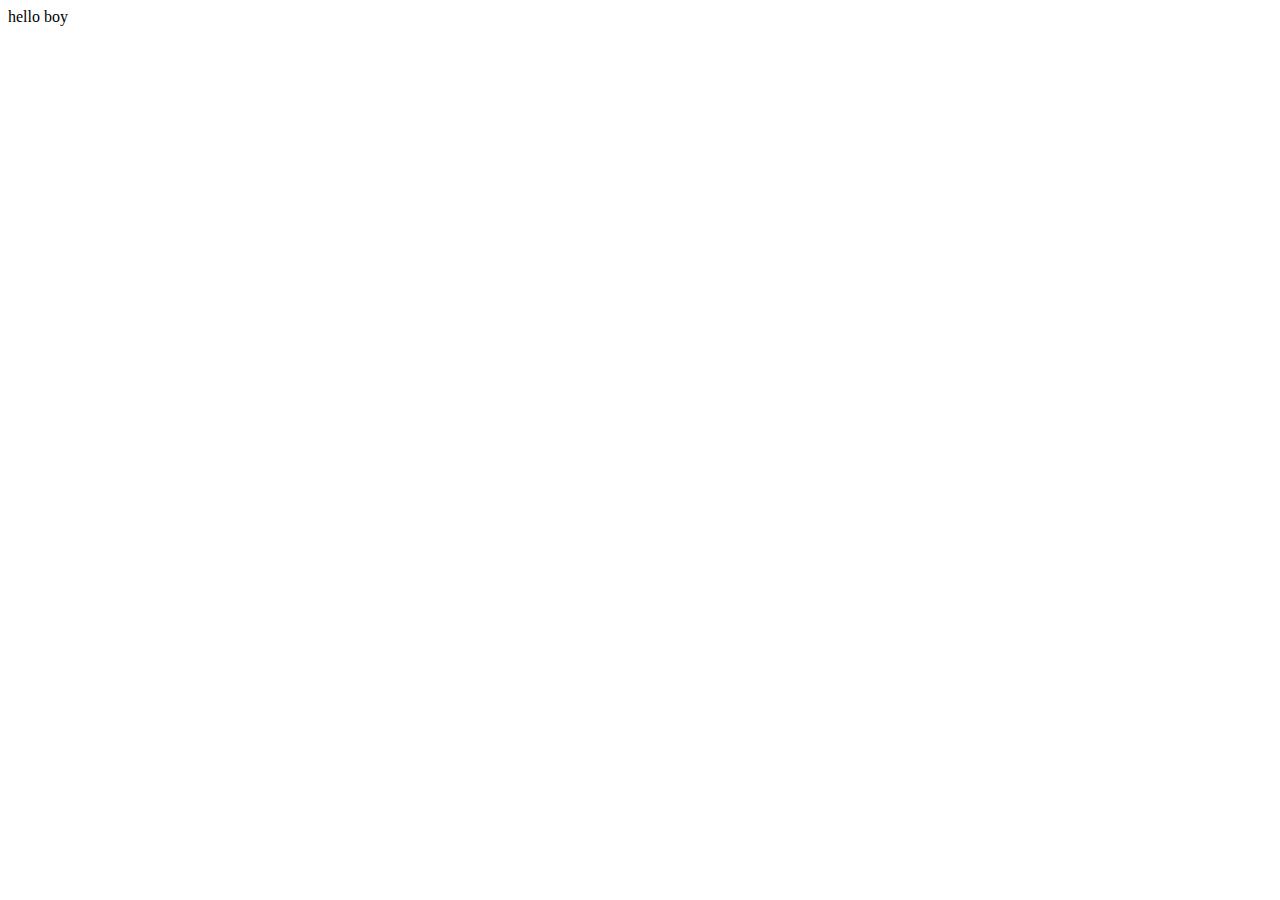
==== index.html @ 34650354 "Create index.html" ====
<!DOCTYPE html>
<html lang="en">
<head>
    <meta charset="UTF-8">
    <meta http-equiv="X-UA-Compatible" content="IE=edge">
    <meta name="viewport" content="width=device-width, initial-scale=1.0">
    <title>Document</title>
</head>
<body>
    hello boy
</body>
</html>
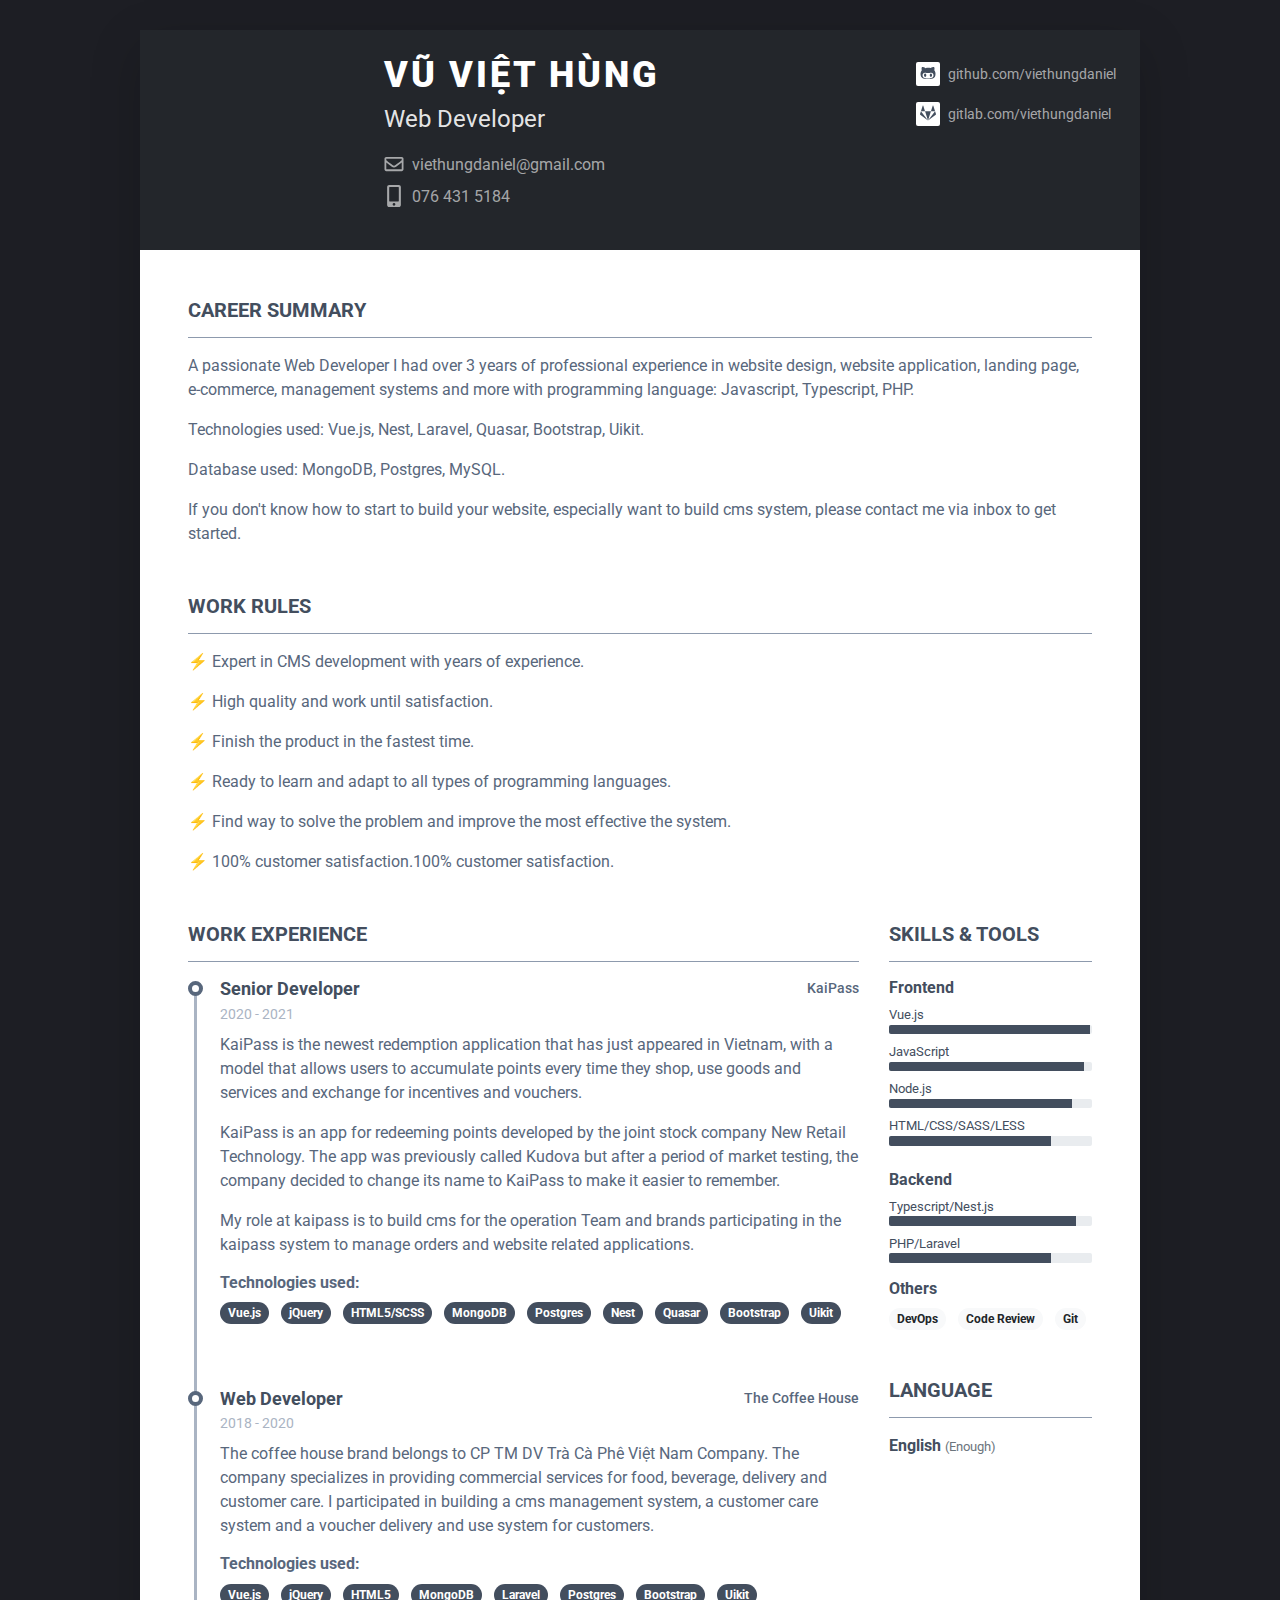
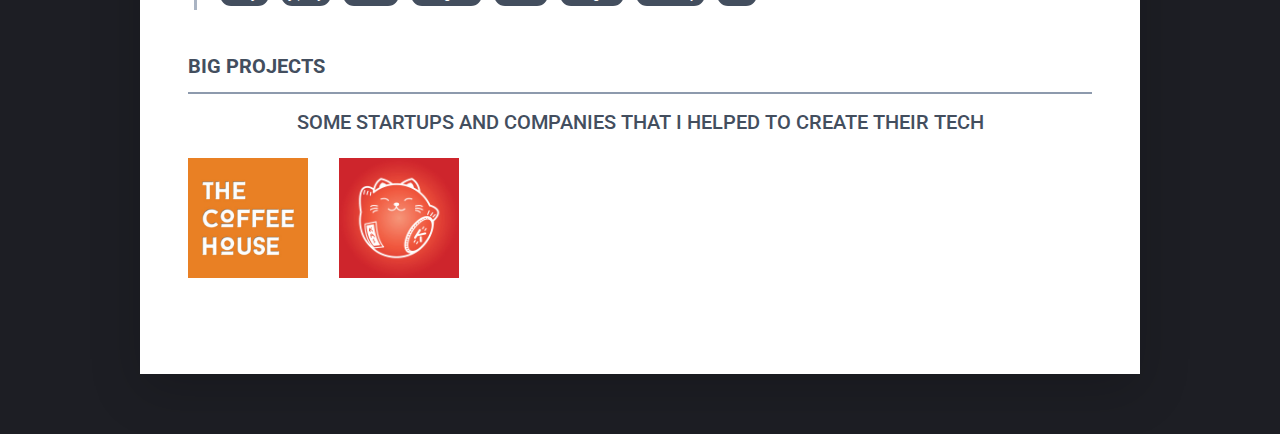
==== commit 567224d2: "up" ====
--- a/index.html
+++ b/index.html
@@ -1,12 +1,243 @@
 <!DOCTYPE html>
-<html lang="en">
+<html lang="en"> 
 <head>
-    <meta charset="UTF-8">
+    <title>Việt Hùng Daniel Developer</title>
+    
+    <!-- Meta -->
+    <meta charset="utf-8">
     <meta http-equiv="X-UA-Compatible" content="IE=edge">
     <meta name="viewport" content="width=device-width, initial-scale=1.0">
-    <title>Document</title>
-</head>
-<body>
-    hello boy
+    <meta name="description" content="Responsive Resume Template">
+    <meta name="author" content="Xiaoying Riley at 3rd Wave Media">    
+    <link rel="shortcut icon" href="favicon.png"> 
+    
+    <!-- Google Font -->
+    <link href="https://fonts.googleapis.com/css?family=Roboto:300,400,500,700,900" rel="stylesheet">
+    
+    <!-- FontAwesome JS-->
+	<script defer src="assets/fontawesome/js/all.min.js"></script>
+       
+    <!-- Theme CSS -->  
+    <link id="theme-style" rel="stylesheet" href="assets/css/pillar-1.css">
+    
+    <!-- DEMO ONLY --> 
+    <link id="theme-style" rel="stylesheet" href="demo/demo.css">
+
+
+</head> 
+
+<body>	
+    <article style="background: #1D1E24;" class="resume-wrapper text-center position-relative">
+	    <div class="resume-wrapper-inner mx-auto text-left bg-white shadow-lg">
+		    <header class="resume-header pt-4 pt-md-0">
+			    <div class="media flex-column flex-md-row">
+				    <img class="mr-3 img-fluid picture mx-auto" src="assets/images/profile.jpg" alt="">
+				    <div class="media-body p-4 d-flex flex-column flex-md-row mx-auto mx-lg-0">
+					    <div class="primary-info">
+						    <h1 class="name mt-0 mb-1 text-white text-uppercase text-uppercase">Vũ Việt Hùng</h1>
+						    <div class="title mb-3">Web Developer</div>
+						    <ul class="list-unstyled">
+							    <li class="mb-2"><a href="mailto:viethungdaniel@gmail.com"><i class="far fa-envelope fa-fw mr-2" data-fa-transform="grow-3"></i>viethungdaniel@gmail.com</a></li>
+							    <li><a href="tel:0764315184"><i class="fas fa-mobile-alt fa-fw mr-2" data-fa-transform="grow-6"></i>076 431 5184</a></li>
+						    </ul>
+					    </div><!--//primary-info-->
+					    <div class="secondary-info ml-md-auto mt-2">
+						    <ul class="resume-social list-unstyled">
+				                <li class="mb-3"><a target="_blank" href="https://github.com/viethungdaniel"><span class="fa-container text-center mr-2"><i class="fab fa-github-alt fa-fw"></i></span>github.com/viethungdaniel</a></li>
+                                <li class="mb-3"><a target="_blank" href="https://gitlab.com/viethungdaniel"><span class="fa-container text-center mr-2"><i class="fab fa-gitlab fa-fw"></i></span>gitlab.com/viethungdaniel</a></li>
+						    </ul>
+					    </div><!--//secondary-info-->
+					    
+				    </div><!--//media-body-->
+			    </div><!--//media-->
+		    </header>
+		    <div class="resume-body p-5">
+			    <section class="resume-section summary-section mb-5">
+				    <h2 class="resume-section-title text-uppercase font-weight-bold pb-3 mb-3">Career Summary</h2>
+				    <div class="resume-section-content">
+					    <p>A passionate Web Developer I had over 3 years of professional experience in website design, website application, landing page, e-commerce, management systems and more with programming language: Javascript, Typescript, PHP.</p>
+                        <p>Technologies used: Vue.js, Nest, Laravel, Quasar, Bootstrap, Uikit.</p>
+                        <p>Database used: MongoDB, Postgres, MySQL.</p>
+                        <p class="mb-0">If you don't know how to start to build your website, especially want to build cms system, please contact me via inbox to get started.</p>
+				    </div>
+			    </section>
+                <section class="resume-section summary-section mb-5">
+				    <h2 class="resume-section-title text-uppercase font-weight-bold pb-3 mb-3">Work rules</h2>
+				    <div class="resume-section-content">
+					    <p>⚡ Expert in CMS development with years of experience.</p>
+                        <p>⚡ High quality and work until satisfaction.</p>
+                        <p>⚡ Finish the product in the fastest time.</p>
+                        <p>⚡ Ready to learn and adapt to all types of programming languages.</p>
+                        <p>⚡ Find way to solve the problem and improve the most effective the system.</p>
+                        <p class="mb-0">⚡ 100% customer satisfaction.100% customer satisfaction.</p>
+				    </div>
+			    </section>
+			    <div class="row">
+				    <div class="col-lg-9">
+					    <section class="resume-section experience-section mb-5">
+						    <h2 class="resume-section-title text-uppercase font-weight-bold pb-3 mb-3">Work Experience</h2>
+						    <div class="resume-section-content">
+							    <div class="resume-timeline position-relative">
+								    
+								    <article class="resume-timeline-item position-relative pb-5">
+									    
+									    <div class="resume-timeline-item-header mb-2">
+										    <div class="d-flex flex-column flex-md-row">
+										        <h3 class="resume-position-title font-weight-bold mb-1">Senior Developer</h3>
+										        <div class="resume-company-name ml-auto">KaiPass</div>
+										    </div><!--//row-->
+										    <div class="resume-position-time">2020 - 2021</div>
+									    </div><!--//resume-timeline-item-header-->
+									    <div class="resume-timeline-item-desc">
+										    <p>KaiPass is the newest redemption application that has just appeared in Vietnam, with a model that allows users to accumulate points every time they shop, use goods and services and exchange for incentives and vouchers.</p>
+										    <p>KaiPass is an app for redeeming points developed by the joint stock company New Retail Technology. The app was previously called Kudova but after a period of market testing, the company decided to change its name to KaiPass to make it easier to remember.</p>
+                                            <p>My role at kaipass is to build cms for the operation Team and brands participating in the kaipass system to manage orders and website related applications.</p>
+										    <h4 class="resume-timeline-item-desc-heading font-weight-bold">Technologies used:</h4>
+										    <ul class="list-inline">
+											    <li class="list-inline-item"><span class="badge badge-primary badge-pill">Vue.js</span></li>
+											    <li class="list-inline-item"><span class="badge badge-primary badge-pill">jQuery</span></li>
+											    <li class="list-inline-item"><span class="badge badge-primary badge-pill">HTML5/SCSS</span></li>
+											    <li class="list-inline-item"><span class="badge badge-primary badge-pill">MongoDB</span></li>
+                                                <li class="list-inline-item"><span class="badge badge-primary badge-pill">Postgres</span></li>
+                                                <li class="list-inline-item"><span class="badge badge-primary badge-pill">Nest</span></li>  
+                                                <li class="list-inline-item"><span class="badge badge-primary badge-pill">Quasar</span></li> 
+                                                <li class="list-inline-item"><span class="badge badge-primary badge-pill">Bootstrap</span></li>
+                                                <li class="list-inline-item"><span class="badge badge-primary badge-pill">Uikit</span></li>  
+										    </ul>
+									    </div>
+
+								    </article>
+								    
+								    <article class="resume-timeline-item position-relative">
+									    <div class="resume-timeline-item-header mb-2">
+										    <div class="d-flex flex-column flex-md-row">
+										        <h3 class="resume-position-title font-weight-bold mb-1">Web Developer</h3>
+										        <div class="resume-company-name ml-auto">The Coffee House</div>
+										    </div><!--//row-->
+										    <div class="resume-position-time">2018 - 2020</div>
+									    </div><!--//resume-timeline-item-header-->
+									    <div class="resume-timeline-item-desc">
+										    <p>The coffee house brand belongs to CP TM DV Trà Cà Phê Việt Nam Company. The company specializes in providing commercial services for food, beverage, delivery and customer care. I participated in building a cms management system, a customer care system and a voucher delivery and use system for customers. </p>
+										    <h4 class="resume-timeline-item-desc-heading font-weight-bold">Technologies used:</h4>
+										    <ul class="list-inline">
+											    <li class="list-inline-item"><span class="badge badge-primary badge-pill">Vue.js</span></li>
+											    <li class="list-inline-item"><span class="badge badge-primary badge-pill">jQuery</span></li>
+											    <li class="list-inline-item"><span class="badge badge-primary badge-pill">HTML5</span></li>
+											    <li class="list-inline-item"><span class="badge badge-primary badge-pill">MongoDB</span></li>
+                                                <li class="list-inline-item"><span class="badge badge-primary badge-pill">Laravel</span></li>
+                                                <li class="list-inline-item"><span class="badge badge-primary badge-pill">Postgres</span></li> 
+                                                <li class="list-inline-item"><span class="badge badge-primary badge-pill">Bootstrap</span></li>
+                                                <li class="list-inline-item"><span class="badge badge-primary badge-pill">Uikit</span></li>  
+										    </ul>
+									    </div><!--//resume-timeline-item-desc-->
+
+								    </article><!--//resume-timeline-item-->
+								    
+								    
+							    </div><!--//resume-timeline-->
+						
+						    </div>
+					    </section><!--//experience-section-->
+				    </div>
+				    <div class="col-lg-3">
+					    <section class="resume-section skills-section mb-5">
+						    <h2 class="resume-section-title text-uppercase font-weight-bold pb-3 mb-3">Skills &amp; Tools</h2>
+						    <div class="resume-section-content">
+						        <div class="resume-skill-item">
+							        <h4 class="resume-skills-cat font-weight-bold">Frontend</h4>
+							        <ul class="list-unstyled mb-4">
+								        <li class="mb-2">
+								            <div class="resume-skill-name">Vue.js</div>
+									        <div class="progress resume-progress">
+											    <div class="progress-bar theme-progress-bar-dark" role="progressbar" style="width: 99%" aria-valuenow="25" aria-valuemin="0" aria-valuemax="100"></div>
+											</div>
+								        </li>
+								        <li class="mb-2">
+								            <div class="resume-skill-name">JavaScript</div>
+									        <div class="progress resume-progress">
+											    <div class="progress-bar theme-progress-bar-dark" role="progressbar" style="width: 96%" aria-valuenow="25" aria-valuemin="0" aria-valuemax="100"></div>
+											</div>
+								        </li>
+								        
+								        <li class="mb-2">
+								            <div class="resume-skill-name">Node.js</div>
+									        <div class="progress resume-progress">
+											    <div class="progress-bar theme-progress-bar-dark" role="progressbar" style="width: 90%" aria-valuenow="25" aria-valuemin="0" aria-valuemax="100"></div>
+											</div>
+								        </li>
+								        <li class="mb-2">
+								            <div class="resume-skill-name">HTML/CSS/SASS/LESS</div>
+									        <div class="progress resume-progress">
+											    <div class="progress-bar theme-progress-bar-dark" role="progressbar" style="width: 80%" aria-valuenow="25" aria-valuemin="0" aria-valuemax="100"></div>
+											</div>
+								        </li>
+							        </ul>
+						        </div><!--//resume-skill-item-->
+						        
+						        <div class="resume-skill-item">
+						            <h4 class="resume-skills-cat font-weight-bold">Backend</h4>
+							        <ul class="list-unstyled">
+								        <li class="mb-2">
+								            <div class="resume-skill-name">Typescript/Nest.js</div>
+									        <div class="progress resume-progress">
+											    <div class="progress-bar theme-progress-bar-dark" role="progressbar" style="width: 92%" aria-valuenow="25" aria-valuemin="0" aria-valuemax="100"></div>
+											</div>
+								        </li>
+								        <li class="mb-2">
+								            <div class="resume-skill-name">PHP/Laravel</div>
+									        <div class="progress resume-progress">
+											    <div class="progress-bar theme-progress-bar-dark" role="progressbar" style="width: 80%" aria-valuenow="25" aria-valuemin="0" aria-valuemax="100"></div>
+											</div>
+								        </li>
+							        </ul>
+						        </div><!--//resume-skill-item-->
+						        
+						        <div class="resume-skill-item">
+						            <h4 class="resume-skills-cat font-weight-bold">Others</h4>
+						            <ul class="list-inline">
+							            <li class="list-inline-item"><span class="badge badge-pill badge-light">DevOps</span></li>
+							            <li class="list-inline-item"><span class="badge badge-pill badge-light">Code Review</span></li>
+							            <li class="list-inline-item"><span class="badge badge-pill badge-light">Git</span></li>
+						            </ul>
+						        </div>
+						    </div>
+					    </section>
+					    <section class="resume-section language-section mb-5">
+						    <h2 class="resume-section-title text-uppercase font-weight-bold pb-3 mb-3">Language</h2>
+						    <div class="resume-section-content">
+							    <ul class="list-unstyled resume-lang-list">
+								    <li class="mb-2"><span class="resume-lang-name font-weight-bold">English</span> <small class="text-muted font-weight-normal">(Enough)</small></li>
+							    </ul>
+						    </div>
+					    </section><!--//language-section-->
+				    </div>
+			    </div><!--//row-->
+                <section class="resume-section summary-section mb-5">
+                    <h2 class="resume-section-title text-uppercase font-weight-bold pb-3 mb-3">Big Projects</h2>
+                    <div class="resume-section-content">
+                       <h5 class="text-primary text-center mb-4">SOME STARTUPS AND COMPANIES THAT I HELPED TO CREATE THEIR TECH</h5>
+                       <div class="row gutters-md">
+                            <div class="col-auto">
+                                <a target="_blank" href="https://www.thecoffeehouse.com">
+                                    <img class="hover-zoom-image" style="width: 120px;" src="assets/images/logo-thecoffeehouse.jpg">
+                                </a>
+                            </div>
+                            <div class="col-auto">
+                                <a target="_blank" href="https://kaipass.com/">
+                                    <img class="hover-zoom-image" style="width: 120px;" src="assets/images/logo-kaipass.jpg">
+                                </a>
+                            </div>
+                       </div>
+                    </div>
+                </section>
+		    </div><!--//resume-body-->
+		    
+	    </div>
+    </article>  
+    
+    <!-- DEMO ONLY -->
+    <script type="text/javascript" src="demo/jquery-3.4.1.min.js"></script>
+    <script type="text/javascript" src="demo/demo.js"></script> 
 </body>
-</html>+</html> 
+
--- a/demo/demo.css
+++ b/demo/demo.css
@@ -0,0 +1 @@
+.demo-banner{background:#38AEEA}a.demo-btn-on-bg,.demo-btn-on-bg{background:rgba(0,0,0,0.2);color:#fff;border:none}a.demo-btn-on-bg:hover,a.demo-btn-on-bg:focus,a.demo-btn-on-bg:active,.demo-btn-on-bg:hover,.demo-btn-on-bg:focus,.demo-btn-on-bg:active{background:rgba(0,0,0,0.4);border-color:transparent;border:none}body{overflow-x:hidden}.config-trigger{position:absolute;top:30px;left:-36px;width:36px;height:36px;background:#222;color:#fff;text-align:center;border-radius:4px;border-top-right-radius:0;border-bottom-right-radius:0;text-decoration:none}.config-trigger:hover{background:#000;text-decoration:none}.config-trigger:hover .fa-cog{color:#fff}.config-trigger .fa-cog{font-size:1.25rem;display:block;color:#fff}.config-panel{position:absolute;top:160px;right:-170px;z-index:30;width:170px}.config-panel .panel-inner{position:relative;background:#222;color:#fff;padding:15px;border-top-left-radius:4px;border-top-right-radius:4px;border-top-right-radius:0;border-bottom-right-radius:0}.config-panel .panel-title{font-weight:600;margin-bottom:15px;font-size:14px;text-transform:uppercase}.config-panel label{color:#fff}.config-panel #color-options{margin-bottom:0px}.config-panel #color-options li a{display:block;width:28px;height:20px;border:2px solid transparent}.config-panel #color-options li a:hover{-webkit-opacity:.9;-moz-opacity:.9;opacity:.9;border:2px solid rgba(255,255,255,0.8)}.config-panel #color-options li.active a{border:2px solid #fff}.config-panel #color-options li.theme-1 a{background:#434E5E}.config-panel #color-options li.theme-2 a{background-color:#3582C4}.config-panel #color-options li.theme-3 a{background-color:#22A162}.config-panel #color-options li.theme-4 a{background-color:#328998}.config-panel #color-options li.theme-5 a{background-color:#59578E}.config-panel #color-options li.theme-6 a{background-color:#80425F}.config-panel .close{position:absolute;right:5px;top:5px;color:#fff}.config-panel .close .fa{color:#fff}
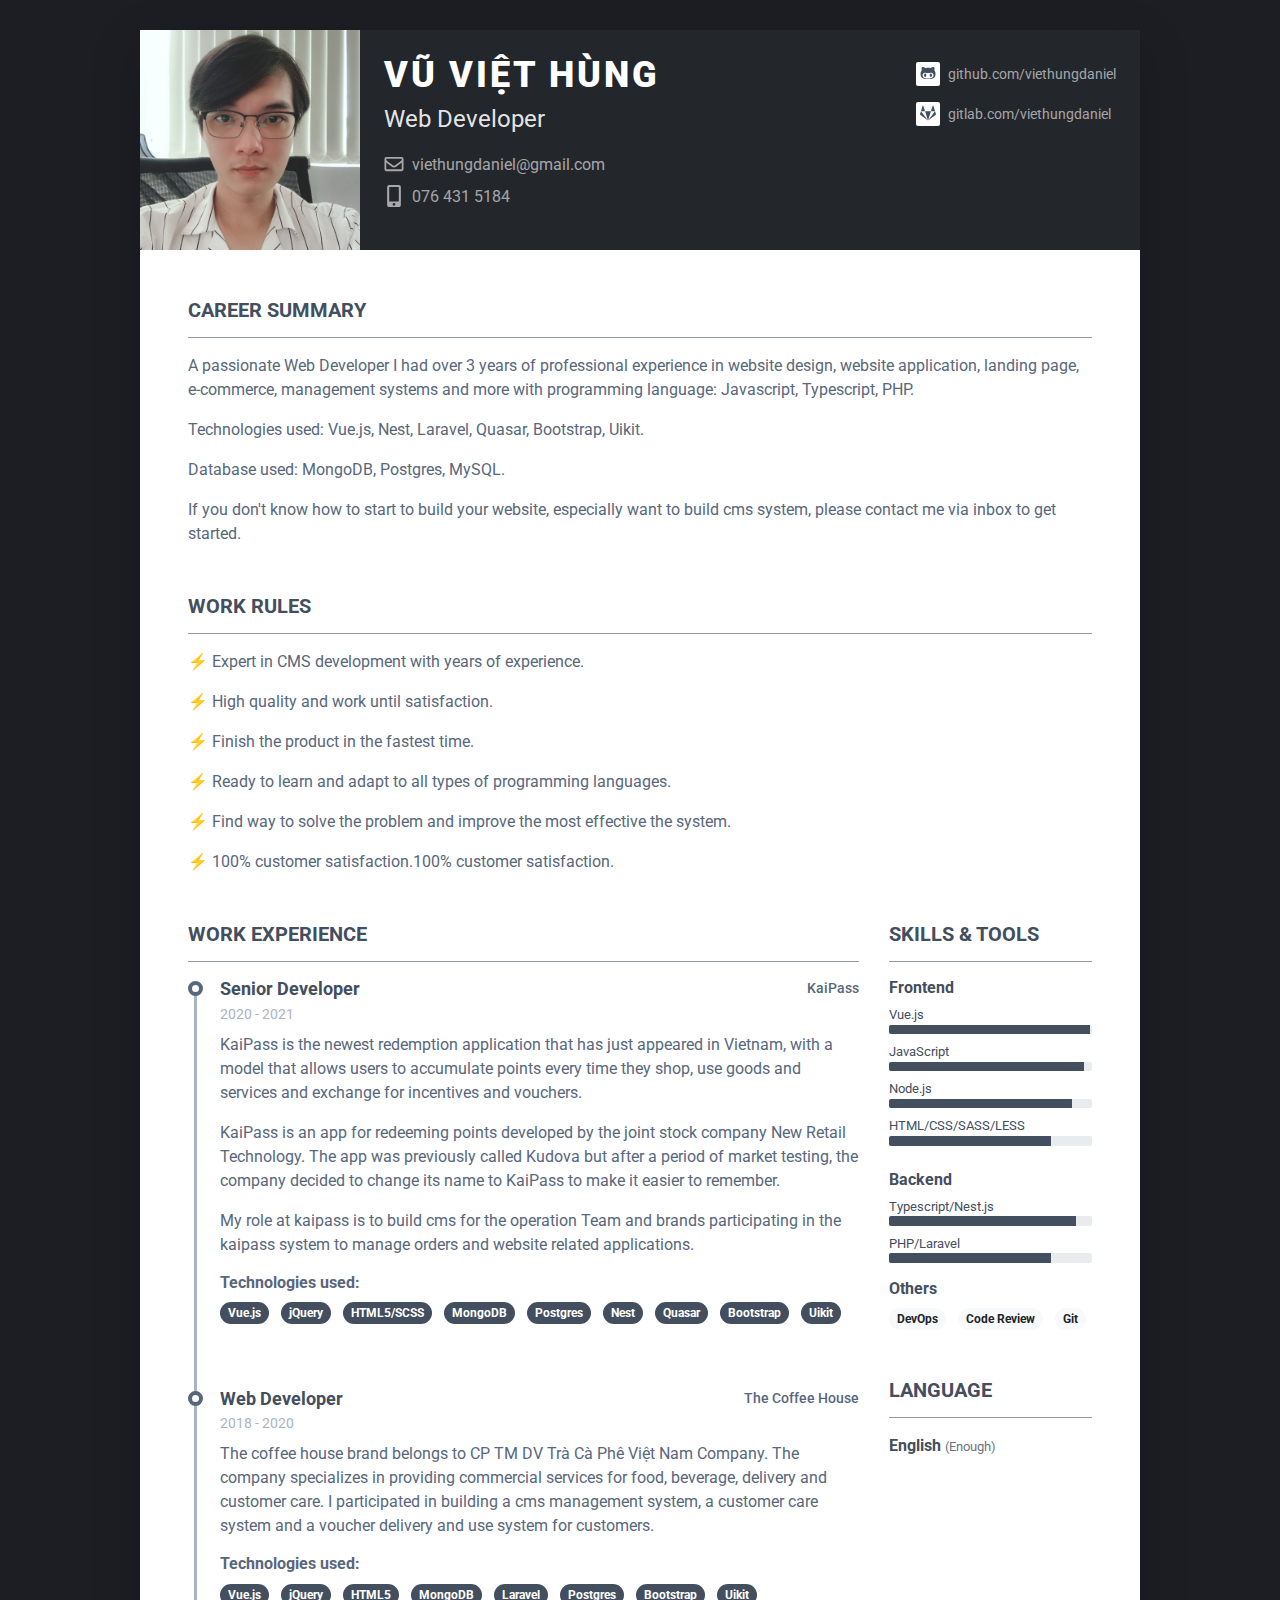
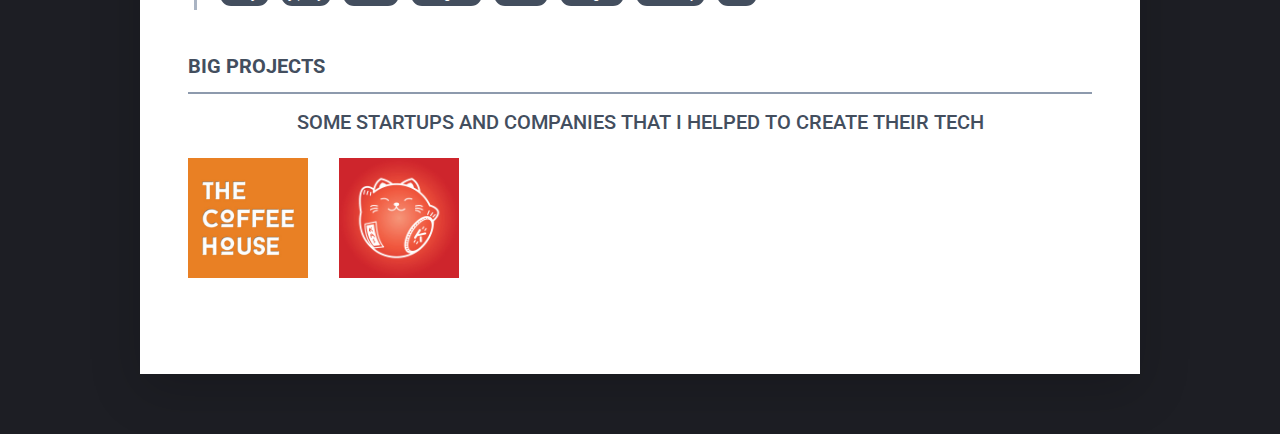
==== commit 76b791fb: "up" ====
--- a/index.html
+++ b/index.html
@@ -31,7 +31,7 @@
 	    <div class="resume-wrapper-inner mx-auto text-left bg-white shadow-lg">
 		    <header class="resume-header pt-4 pt-md-0">
 			    <div class="media flex-column flex-md-row">
-				    <img class="mr-3 img-fluid picture mx-auto" src="assets/images/profile.jpg" alt="">
+				    <img class="mr-3 img-fluid picture mx-auto" src="assets/images/avatar.svg" alt="">
 				    <div class="media-body p-4 d-flex flex-column flex-md-row mx-auto mx-lg-0">
 					    <div class="primary-info">
 						    <h1 class="name mt-0 mb-1 text-white text-uppercase text-uppercase">Vũ Việt Hùng</h1>
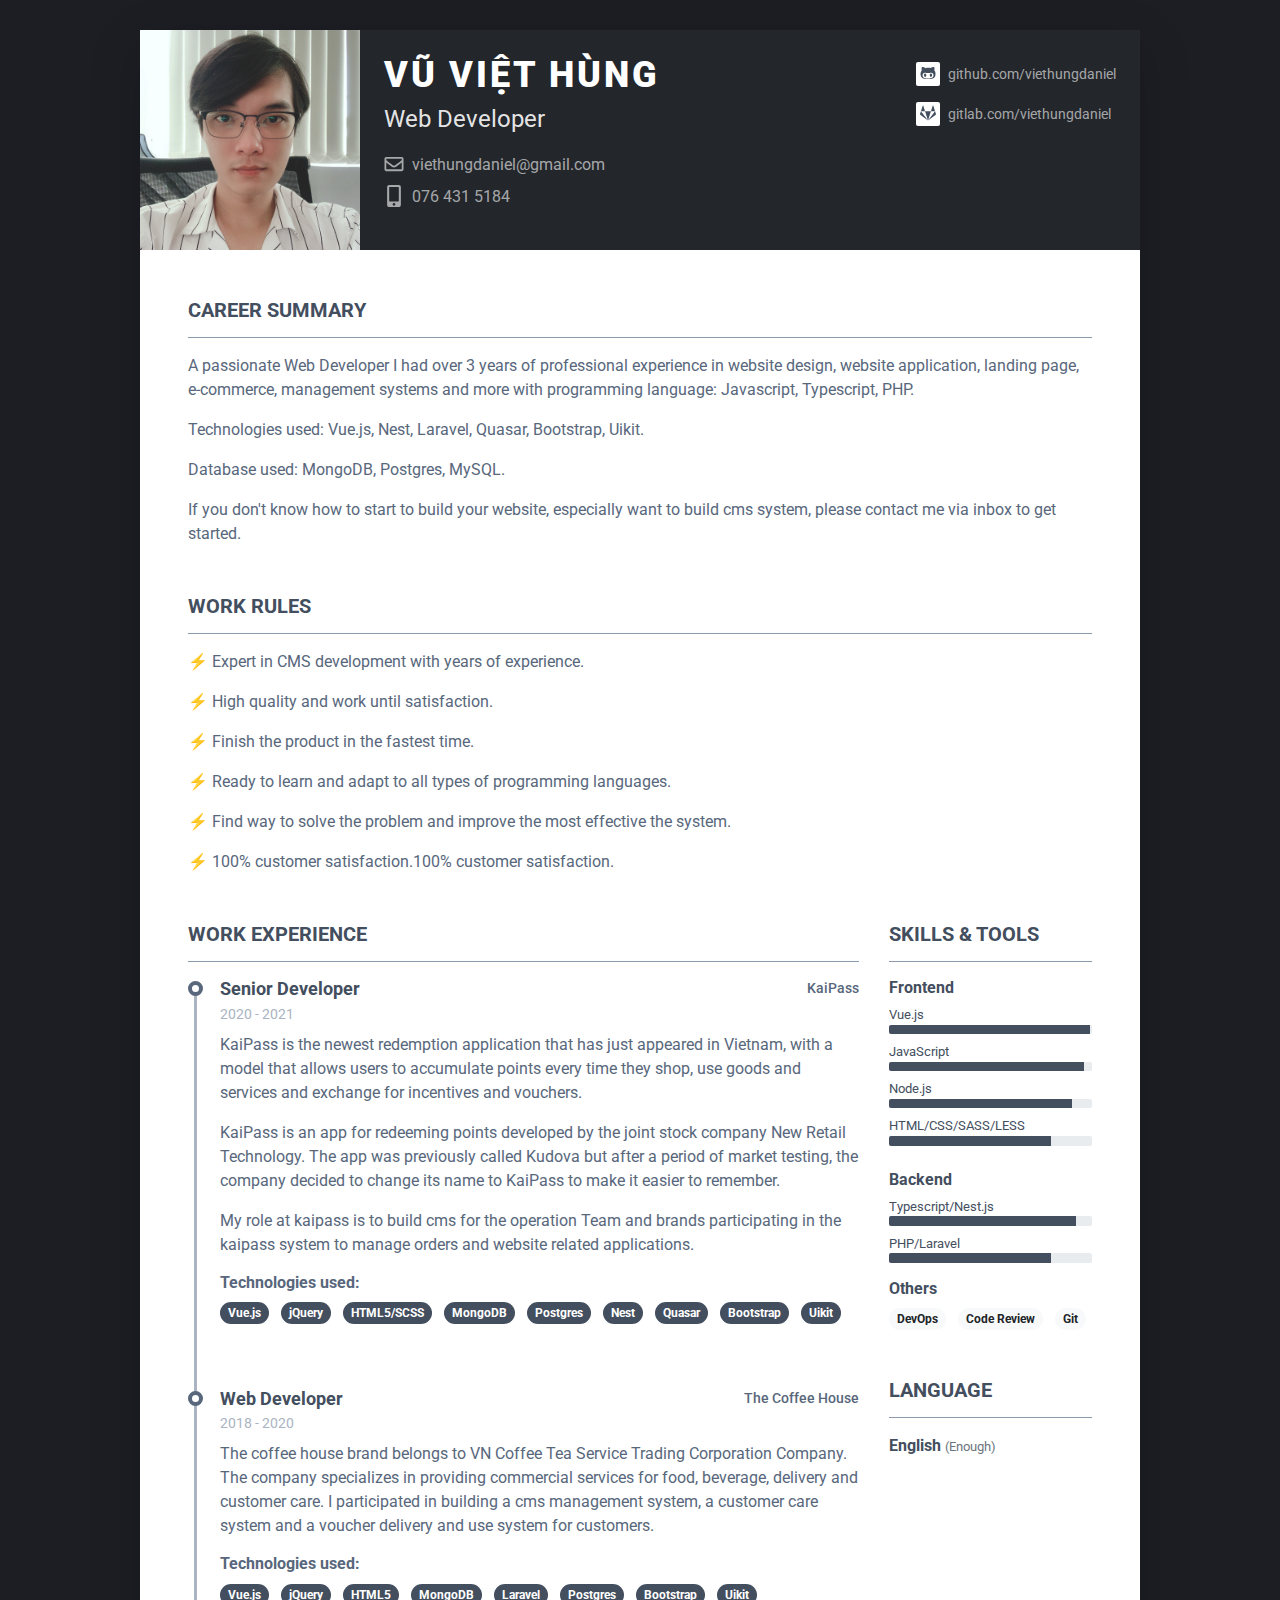
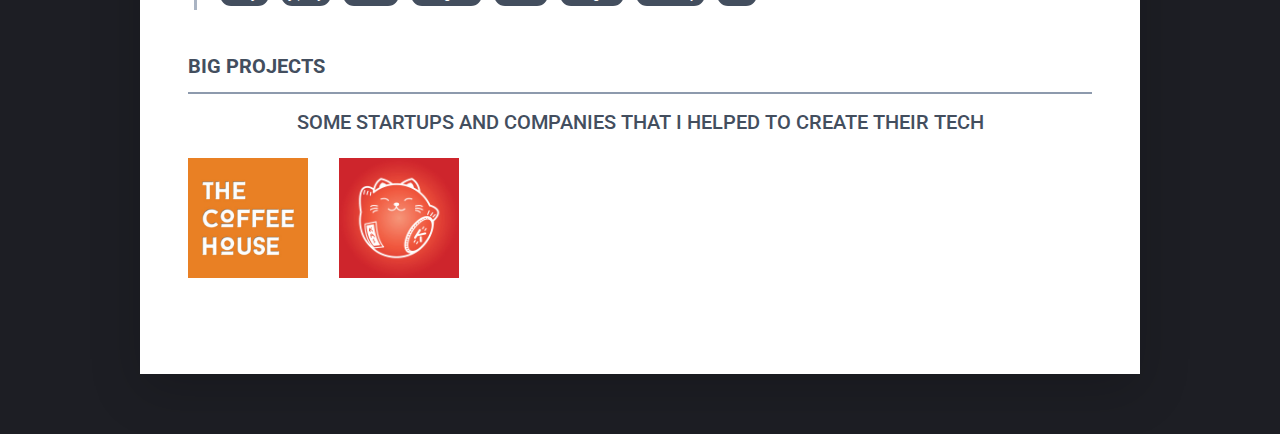
==== commit b2778f83: "Update index.html" ====
--- a/index.html
+++ b/index.html
@@ -117,7 +117,7 @@
 										    <div class="resume-position-time">2018 - 2020</div>
 									    </div><!--//resume-timeline-item-header-->
 									    <div class="resume-timeline-item-desc">
-										    <p>The coffee house brand belongs to CP TM DV Trà Cà Phê Việt Nam Company. The company specializes in providing commercial services for food, beverage, delivery and customer care. I participated in building a cms management system, a customer care system and a voucher delivery and use system for customers. </p>
+										    <p>The coffee house brand belongs to VN Coffee Tea Service Trading Corporation Company. The company specializes in providing commercial services for food, beverage, delivery and customer care. I participated in building a cms management system, a customer care system and a voucher delivery and use system for customers. </p>
 										    <h4 class="resume-timeline-item-desc-heading font-weight-bold">Technologies used:</h4>
 										    <ul class="list-inline">
 											    <li class="list-inline-item"><span class="badge badge-primary badge-pill">Vue.js</span></li>
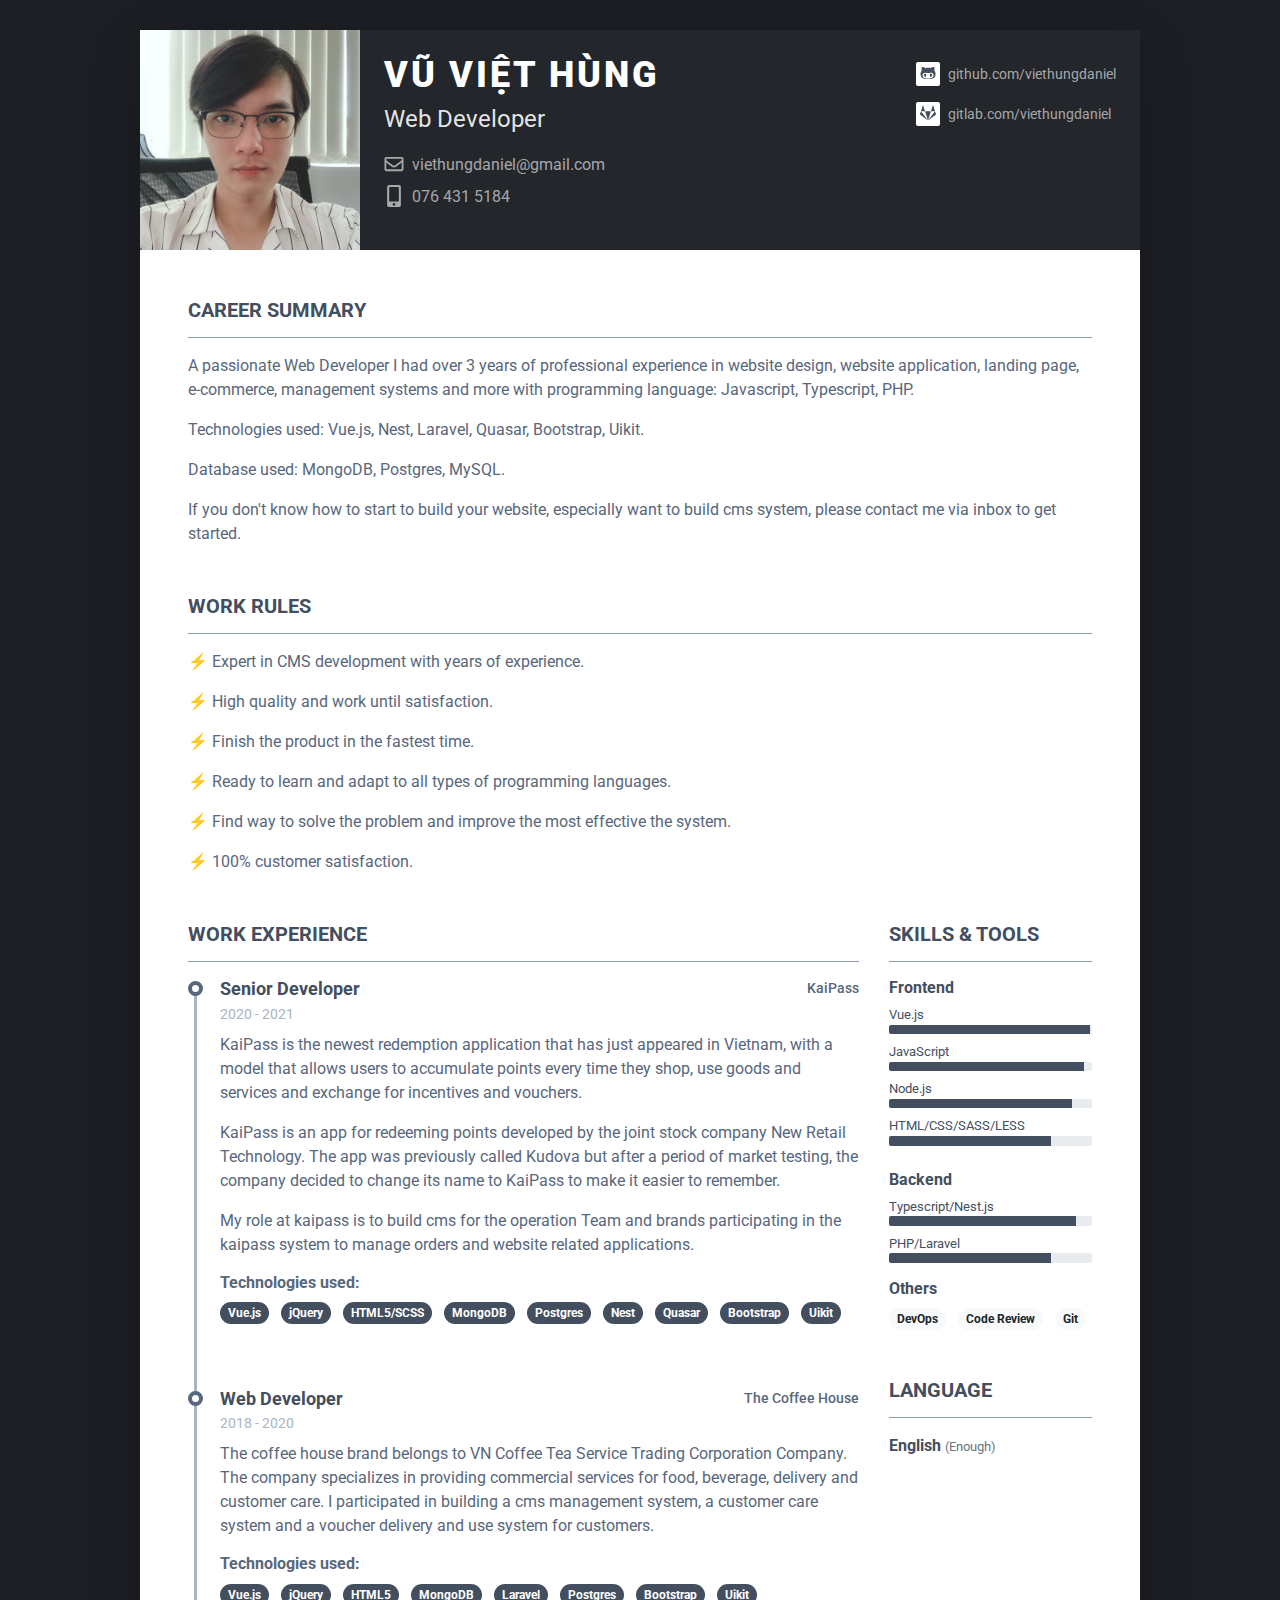
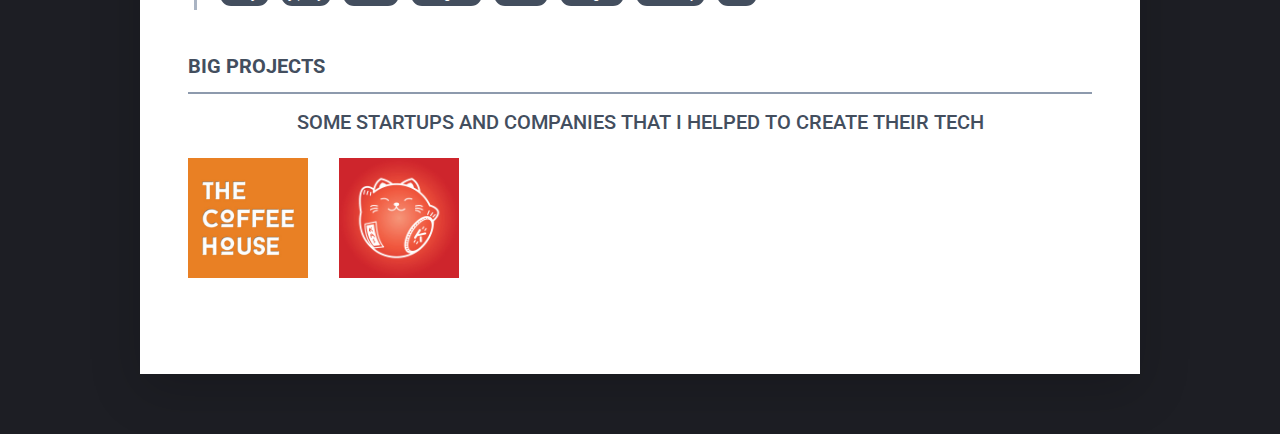
==== commit 976dcdac: "Update index.html" ====
--- a/index.html
+++ b/index.html
@@ -69,7 +69,7 @@
                         <p>⚡ Finish the product in the fastest time.</p>
                         <p>⚡ Ready to learn and adapt to all types of programming languages.</p>
                         <p>⚡ Find way to solve the problem and improve the most effective the system.</p>
-                        <p class="mb-0">⚡ 100% customer satisfaction.100% customer satisfaction.</p>
+                        <p class="mb-0">⚡ 100% customer satisfaction.</p>
 				    </div>
 			    </section>
 			    <div class="row">
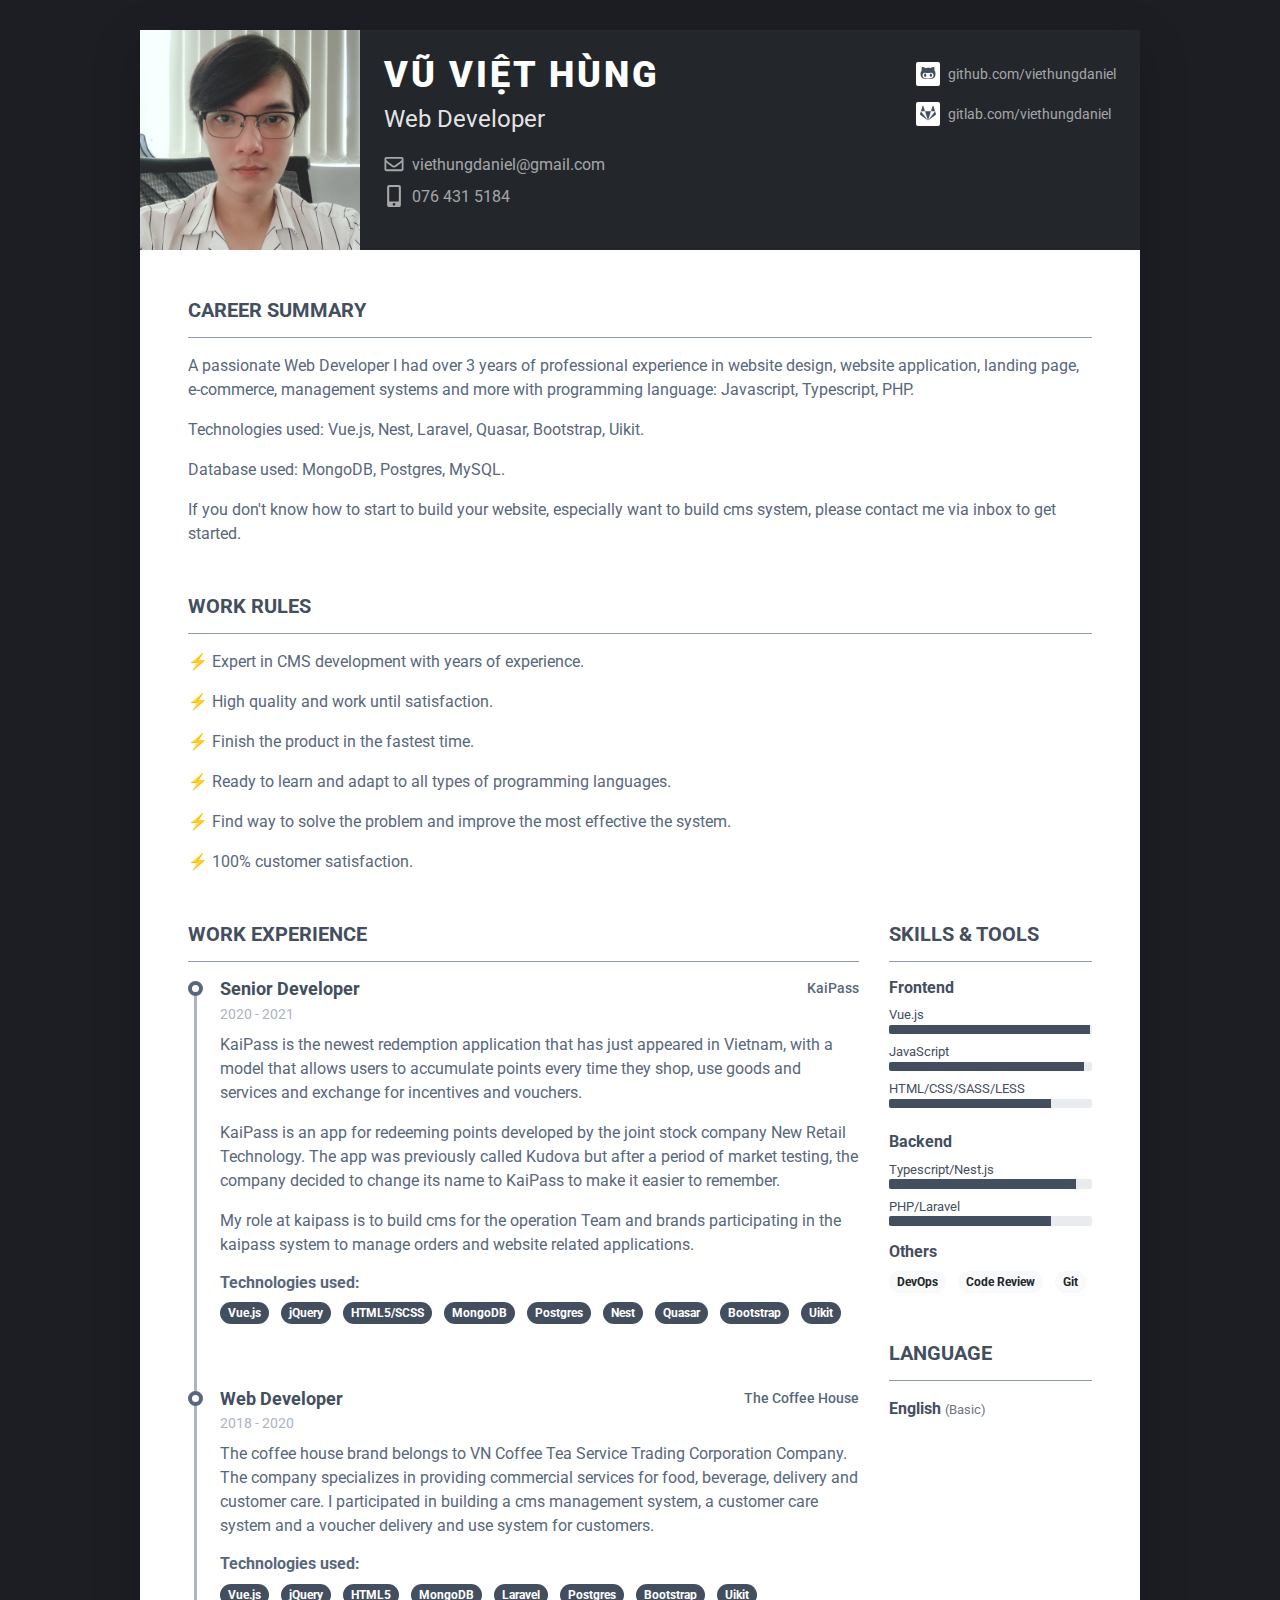
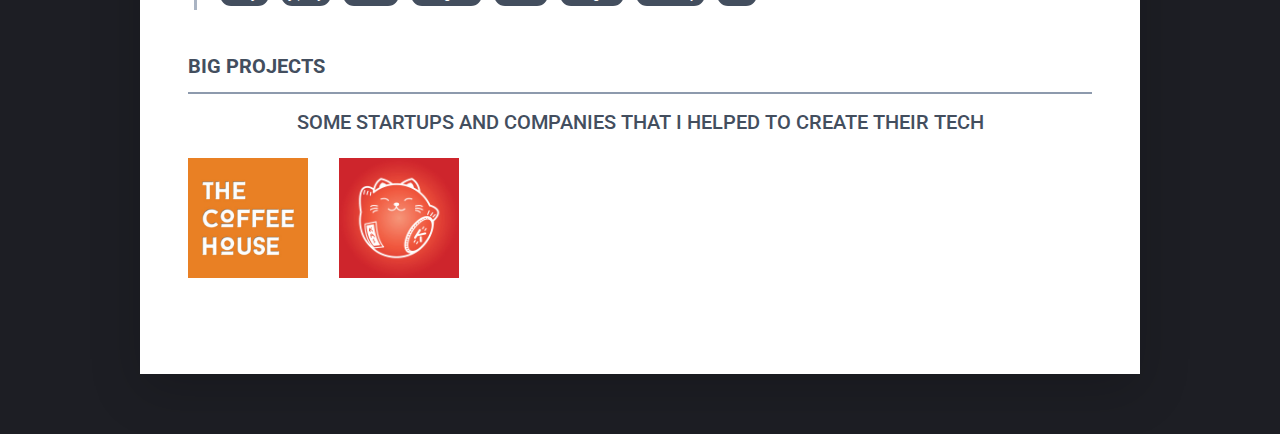
==== commit f166f1f1: "Update index.html" ====
--- a/index.html
+++ b/index.html
@@ -158,13 +158,6 @@
 											    <div class="progress-bar theme-progress-bar-dark" role="progressbar" style="width: 96%" aria-valuenow="25" aria-valuemin="0" aria-valuemax="100"></div>
 											</div>
 								        </li>
-								        
-								        <li class="mb-2">
-								            <div class="resume-skill-name">Node.js</div>
-									        <div class="progress resume-progress">
-											    <div class="progress-bar theme-progress-bar-dark" role="progressbar" style="width: 90%" aria-valuenow="25" aria-valuemin="0" aria-valuemax="100"></div>
-											</div>
-								        </li>
 								        <li class="mb-2">
 								            <div class="resume-skill-name">HTML/CSS/SASS/LESS</div>
 									        <div class="progress resume-progress">
@@ -206,7 +199,7 @@
 						    <h2 class="resume-section-title text-uppercase font-weight-bold pb-3 mb-3">Language</h2>
 						    <div class="resume-section-content">
 							    <ul class="list-unstyled resume-lang-list">
-								    <li class="mb-2"><span class="resume-lang-name font-weight-bold">English</span> <small class="text-muted font-weight-normal">(Enough)</small></li>
+								    <li class="mb-2"><span class="resume-lang-name font-weight-bold">English</span> <small class="text-muted font-weight-normal">(Basic)</small></li>
 							    </ul>
 						    </div>
 					    </section><!--//language-section-->
